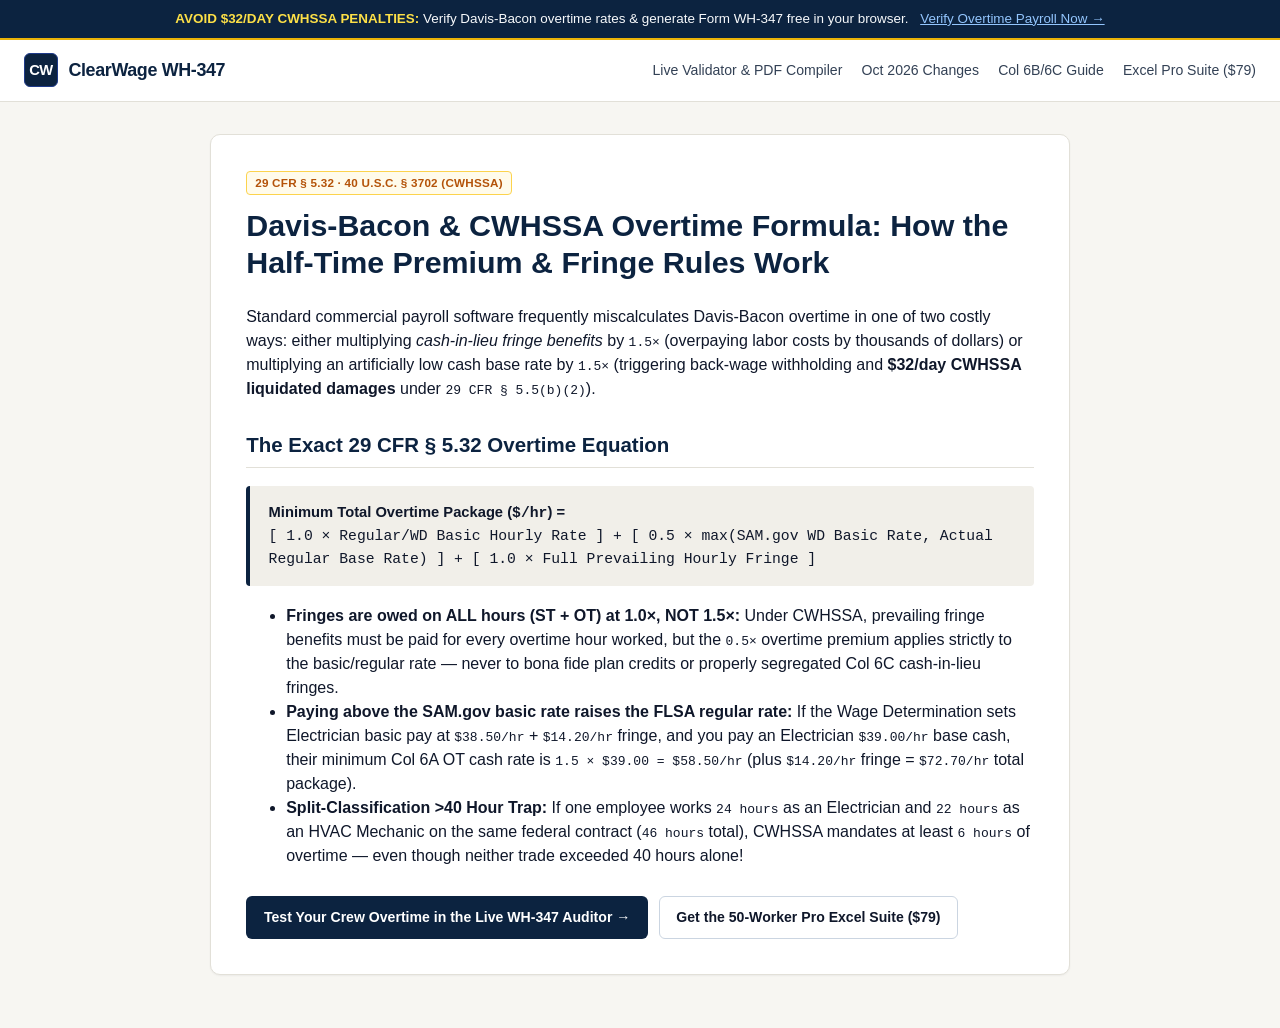
==== docs/davis-bacon-overtime-calculator.html @ b1217657 "Initial release: ClearWage WH-347 (Rev. Jan 2025 / Mandatory Oct 2026) auditor, PDF compiler, MCP se" ====
<!DOCTYPE html>
<html lang="en">
<head>
  <meta charset="UTF-8">
  <meta name="viewport" content="width=device-width, initial-scale=1.0">
  <title>Davis-Bacon &amp; CWHSSA Overtime Rate Calculator (29 CFR § 5.32 Half-Time + Fringe Rule)</title>
  <meta name="description" content="Calculate legal Davis-Bacon and CWHSSA overtime rates under 29 CFR § 5.32 and 40 U.S.C. § 3702. Avoid $32/day CWHSSA liquidated damages and 1.5x fringe overpayments or cash-fringe underpayments.">
  <link rel="canonical" href="https://zchryst.github.io/clearwage-wh347/davis-bacon-overtime-calculator.html">
  <link rel="stylesheet" href="styles.css">
</head>
<body>
  <div class="mandate-bar">
    <strong>AVOID $32/DAY CWHSSA PENALTIES:</strong> Verify Davis-Bacon overtime rates &amp; generate Form WH-347 free in your browser.
    <a href="index.html#workbench">Verify Overtime Payroll Now &rarr;</a>
  </div>

  <header class="site-header">
    <div class="nav-wrap">
      <a href="index.html" class="brand">
        <span class="brand-mark">CW</span>
        <span class="brand-name">ClearWage WH-347</span>
      </a>
      <nav class="nav-links">
        <a href="index.html#workbench">Live Validator &amp; PDF Compiler</a>
        <a href="wh-347-2026-changes.html">Oct 2026 Changes</a>
        <a href="wh-347-column-6b-6c-calculator.html">Col 6B/6C Guide</a>
        <a href="index.html#pricing">Excel Pro Suite ($79)</a>
      </nav>
    </div>
  </header>

  <article class="article-wrap">
    <span class="badge badge-warning" style="margin-bottom:0.75rem;">29 CFR § 5.32 · 40 U.S.C. § 3702 (CWHSSA)</span>
    <h1>Davis-Bacon &amp; CWHSSA Overtime Formula: How the Half-Time Premium &amp; Fringe Rules Work</h1>
    <p>
      Standard commercial payroll software frequently miscalculates Davis-Bacon overtime in one of two costly ways: either multiplying <em>cash-in-lieu fringe benefits</em> by <code>1.5&times;</code> (overpaying labor costs by thousands of dollars) or multiplying an artificially low cash base rate by <code>1.5&times;</code> (triggering back-wage withholding and <strong>$32/day CWHSSA liquidated damages</strong> under <code>29 CFR § 5.5(b)(2)</code>).
    </p>

    <h2>The Exact 29 CFR § 5.32 Overtime Equation</h2>
    <div class="callout">
      <strong>Minimum Total Overtime Package (<code>$/hr</code>) =</strong><br>
      <code>[ 1.0 &times; Regular/WD Basic Hourly Rate ] + [ 0.5 &times; max(SAM.gov WD Basic Rate, Actual Regular Base Rate) ] + [ 1.0 &times; Full Prevailing Hourly Fringe ]</code>
    </div>
    <ul>
      <li><strong>Fringes are owed on ALL hours (ST + OT) at 1.0&times;, NOT 1.5&times;:</strong> Under CWHSSA, prevailing fringe benefits must be paid for every overtime hour worked, but the <code>0.5&times;</code> overtime premium applies strictly to the basic/regular rate — never to bona fide plan credits or properly segregated Col 6C cash-in-lieu fringes.</li>
      <li><strong>Paying above the SAM.gov basic rate raises the FLSA regular rate:</strong> If the Wage Determination sets Electrician basic pay at <code>$38.50/hr</code> + <code>$14.20/hr</code> fringe, and you pay an Electrician <code>$39.00/hr</code> base cash, their minimum Col 6A OT cash rate is <code>1.5 &times; $39.00 = $58.50/hr</code> (plus <code>$14.20/hr</code> fringe = <code>$72.70/hr</code> total package).</li>
      <li><strong>Split-Classification &gt;40 Hour Trap:</strong> If one employee works <code>24 hours</code> as an Electrician and <code>22 hours</code> as an HVAC Mechanic on the same federal contract (<code>46 hours</code> total), CWHSSA mandates at least <code>6 hours</code> of overtime — even though neither trade exceeded 40 hours alone!</li>
    </ul>

    <div class="btn-row" style="margin-top:1.75rem;">
      <a href="index.html#workbench" class="btn btn-primary">Test Your Crew Overtime in the Live WH-347 Auditor &rarr;</a>
      <a href="index.html#pricing" class="btn btn-outline">Get the 50-Worker Pro Excel Suite ($79)</a>
    </div>
  </article>
</body>
</html>
---- docs/styles.css ----
:root {
  --bg-canvas: #f7f6f2;
  --bg-card: #ffffff;
  --bg-subtle: #f1efe9;
  --ink-primary: #0f172a;
  --ink-secondary: #334155;
  --ink-muted: #64748b;
  --navy-brand: #0c2340;
  --navy-accent: #1d4ed8;
  --emerald-ok: #047857;
  --emerald-bg: #ecfdf5;
  --emerald-border: #6ee7b7;
  --crimson-err: #b91c1c;
  --crimson-bg: #fef2f2;
  --crimson-border: #fca5a5;
  --amber-warn: #b45309;
  --amber-bg: #fffbeb;
  --amber-border: #fcd34d;
  --border-light: #e2e0d8;
  --border-strong: #cbd5e1;
  --shadow-sm: 0 1px 2px rgba(15, 23, 42, 0.05);
  --shadow-md: 0 6px 20px rgba(12, 35, 64, 0.08);
  --radius-sm: 6px;
  --radius-md: 10px;
  --font-sans: "Inter", -apple-system, BlinkMacSystemFont, "Segoe UI", Roboto, sans-serif;
  --font-mono: "JetBrains Mono", "SFMono-Regular", Consolas, monospace;
}

* {
  box-sizing: border-box;
}

body {
  margin: 0;
  font-family: var(--font-sans);
  background: var(--bg-canvas);
  color: var(--ink-primary);
  line-height: 1.5;
  -webkit-font-smoothing: antialiased;
}

.num,
input[type="number"],
.mono {
  font-variant-numeric: tabular-nums;
}

/* Top Mandatory Regulatory Notice Bar */
.mandate-bar {
  background: var(--navy-brand);
  color: #f8fafc;
  font-size: 0.84rem;
  padding: 0.55rem 1.25rem;
  text-align: center;
  border-bottom: 2px solid #eab308;
}

.mandate-bar strong {
  color: #fde047;
}

.mandate-bar a {
  color: #93c5fd;
  text-decoration: underline;
  margin-left: 0.5rem;
}

/* Header & Navigation */
.site-header {
  background: var(--bg-card);
  border-bottom: 1px solid var(--border-light);
  position: sticky;
  top: 0;
  z-index: 40;
}

.nav-wrap {
  max-width: 1280px;
  margin: 0 auto;
  padding: 0.85rem 1.5rem;
  display: flex;
  align-items: center;
  justify-content: space-between;
  gap: 1rem;
  flex-wrap: wrap;
}

.brand {
  display: flex;
  align-items: center;
  gap: 0.65rem;
  text-decoration: none;
  color: var(--navy-brand);
}

.brand-mark {
  width: 34px;
  height: 34px;
  background: var(--navy-brand);
  color: #ffffff;
  border-radius: var(--radius-sm);
  display: inline-flex;
  align-items: center;
  justify-content: center;
  font-weight: 800;
  font-size: 0.92rem;
  letter-spacing: -0.03em;
  border: 1px solid #1e3a8a;
}

.brand-name {
  font-weight: 800;
  font-size: 1.12rem;
  letter-spacing: -0.02em;
}

.brand-tag {
  font-size: 0.72rem;
  font-weight: 600;
  background: var(--bg-subtle);
  color: var(--ink-secondary);
  padding: 0.15rem 0.45rem;
  border-radius: 4px;
  border: 1px solid var(--border-light);
}

.nav-links {
  display: flex;
  align-items: center;
  gap: 1.2rem;
  flex-wrap: wrap;
}

.nav-links a {
  color: var(--ink-secondary);
  text-decoration: none;
  font-size: 0.88rem;
  font-weight: 500;
}

.nav-links a:hover {
  color: var(--navy-accent);
}

/* Container */
.container {
  max-width: 1280px;
  margin: 0 auto;
  padding: 0 1.5rem;
}

/* Hero Section */
.hero {
  padding: 2.5rem 0 1.75rem;
}

.hero-grid {
  display: grid;
  grid-template-columns: 1.35fr 0.95fr;
  gap: 2rem;
  align-items: start;
}

@media (max-width: 960px) {
  .hero-grid {
    grid-template-columns: 1fr;
  }
}

.eyebrow {
  display: inline-flex;
  align-items: center;
  gap: 0.45rem;
  font-size: 0.78rem;
  font-weight: 700;
  text-transform: uppercase;
  letter-spacing: 0.05em;
  color: var(--crimson-err);
  background: var(--crimson-bg);
  border: 1px solid var(--crimson-border);
  padding: 0.25rem 0.65rem;
  border-radius: 999px;
  margin-bottom: 0.85rem;
}

.hero h1 {
  font-size: clamp(1.85rem, 3.1vw, 2.55rem);
  line-height: 1.14;
  letter-spacing: -0.025em;
  margin: 0 0 0.85rem;
  color: var(--navy-brand);
}

.hero p.lead {
  font-size: 1.04rem;
  color: var(--ink-secondary);
  margin: 0 0 1.25rem;
  max-width: 64ch;
}

.trust-strip {
  display: flex;
  flex-wrap: wrap;
  gap: 0.75rem 1.25rem;
  font-size: 0.84rem;
  color: var(--ink-secondary);
  margin-top: 1rem;
}

.trust-item {
  display: inline-flex;
  align-items: center;
  gap: 0.35rem;
  font-weight: 500;
}

.hero-card {
  background: var(--bg-card);
  border: 1px solid var(--border-strong);
  border-radius: var(--radius-md);
  padding: 1.35rem;
  box-shadow: var(--shadow-md);
}

.hero-card h3 {
  margin: 0 0 0.5rem;
  font-size: 1rem;
  color: var(--navy-brand);
}

.checklist-mini {
  list-style: none;
  padding: 0;
  margin: 0.65rem 0 1rem;
  font-size: 0.85rem;
}

.checklist-mini li {
  padding: 0.32rem 0;
  border-bottom: 1px dashed var(--border-light);
  display: flex;
  justify-content: space-between;
  gap: 0.5rem;
}

.checklist-mini li:last-child {
  border-bottom: none;
}

/* Buttons */
.btn-row {
  display: flex;
  flex-wrap: wrap;
  gap: 0.65rem;
  align-items: center;
}

.btn {
  display: inline-flex;
  align-items: center;
  justify-content: center;
  gap: 0.45rem;
  font-family: inherit;
  font-size: 0.88rem;
  font-weight: 600;
  padding: 0.62rem 1.05rem;
  border-radius: var(--radius-sm);
  border: 1px solid transparent;
  cursor: pointer;
  text-decoration: none;
  transition: background 0.15s ease, border-color 0.15s ease, transform 0.06s ease;
}

.btn:active {
  transform: translateY(1px);
}

.btn-primary {
  background: var(--navy-brand);
  color: #ffffff;
}

.btn-primary:hover {
  background: #17345b;
}

.btn-accent {
  background: var(--emerald-ok);
  color: #ffffff;
}

.btn-accent:hover {
  background: #065f46;
}

.btn-danger {
  background: var(--crimson-bg);
  color: var(--crimson-err);
  border-color: var(--crimson-border);
}

.btn-danger:hover {
  background: #fee2e2;
}

.btn-outline {
  background: var(--bg-card);
  color: var(--ink-primary);
  border-color: var(--border-strong);
}

.btn-outline:hover {
  background: var(--bg-subtle);
}

.btn-sm {
  font-size: 0.8rem;
  padding: 0.42rem 0.75rem;
}

/* Interactive Workbench */
.workbench {
  margin: 0.5rem 0 3rem;
}

.preset-toolbar {
  background: var(--bg-card);
  border: 1px solid var(--border-strong);
  border-radius: var(--radius-md);
  padding: 0.9rem 1.15rem;
  margin-bottom: 1rem;
  display: flex;
  align-items: center;
  justify-content: space-between;
  flex-wrap: wrap;
  gap: 0.75rem;
  box-shadow: var(--shadow-sm);
}

.preset-label {
  font-size: 0.84rem;
  font-weight: 700;
  color: var(--ink-secondary);
  text-transform: uppercase;
  letter-spacing: 0.03em;
}

/* Audit Gate Banner */
.gate-banner {
  border-radius: var(--radius-md);
  padding: 1.1rem 1.35rem;
  margin-bottom: 1.25rem;
  border: 1.5px solid;
  display: flex;
  align-items: center;
  justify-content: space-between;
  flex-wrap: wrap;
  gap: 1rem;
}

.gate-pass {
  background: var(--emerald-bg);
  border-color: var(--emerald-border);
  color: #064e3b;
}

.gate-fail {
  background: var(--crimson-bg);
  border-color: var(--crimson-border);
  color: #7f1d1d;
}

.gate-title {
  font-weight: 800;
  font-size: 1.05rem;
  display: flex;
  align-items: center;
  gap: 0.5rem;
}

.gate-metrics {
  display: flex;
  gap: 1.25rem;
  flex-wrap: wrap;
  font-size: 0.86rem;
}

.metric-pill {
  background: rgba(255, 255, 255, 0.82);
  padding: 0.3rem 0.7rem;
  border-radius: var(--radius-sm);
  border: 1px solid rgba(15, 23, 42, 0.12);
  font-weight: 600;
}

/* Cards & Form Grids */
.panel {
  background: var(--bg-card);
  border: 1px solid var(--border-light);
  border-radius: var(--radius-md);
  padding: 1.25rem;
  margin-bottom: 1.25rem;
  box-shadow: var(--shadow-sm);
}

.panel-header {
  display: flex;
  align-items: center;
  justify-content: space-between;
  gap: 0.75rem;
  flex-wrap: wrap;
  margin-bottom: 0.95rem;
  padding-bottom: 0.65rem;
  border-bottom: 1px solid var(--border-light);
}

.panel-header h2 {
  margin: 0;
  font-size: 1.05rem;
  color: var(--navy-brand);
}

.badge {
  display: inline-flex;
  align-items: center;
  padding: 0.16rem 0.5rem;
  border-radius: 4px;
  font-size: 0.73rem;
  font-weight: 700;
  letter-spacing: 0.02em;
}

.badge-blocker {
  background: var(--crimson-bg);
  color: var(--crimson-err);
  border: 1px solid var(--crimson-border);
}

.badge-warning {
  background: var(--amber-bg);
  color: var(--amber-warn);
  border: 1px solid var(--amber-border);
}

.badge-ok {
  background: var(--emerald-bg);
  color: var(--emerald-ok);
  border: 1px solid var(--emerald-border);
}

.form-grid-4 {
  display: grid;
  grid-template-columns: repeat(4, 1fr);
  gap: 0.85rem;
}

@media (max-width: 900px) {
  .form-grid-4 {
    grid-template-columns: repeat(2, 1fr);
  }
}

@media (max-width: 560px) {
  .form-grid-4 {
    grid-template-columns: 1fr;
  }
}

.field label {
  display: block;
  font-size: 0.76rem;
  font-weight: 600;
  color: var(--ink-secondary);
  margin-bottom: 0.28rem;
}

.field input,
.field select {
  width: 100%;
  padding: 0.46rem 0.6rem;
  border: 1px solid var(--border-strong);
  border-radius: var(--radius-sm);
  font-family: inherit;
  font-size: 0.86rem;
  color: var(--ink-primary);
  background: #ffffff;
}

.field input:focus,
.field select:focus {
  outline: 2px solid var(--navy-accent);
  border-color: var(--navy-accent);
}

/* Crew Table */
.table-scroll {
  overflow-x: auto;
  margin: 0 -0.25rem;
}

table.data-table {
  width: 100%;
  border-collapse: collapse;
  font-size: 0.81rem;
}

table.data-table th {
  background: var(--bg-subtle);
  color: var(--ink-secondary);
  font-weight: 700;
  text-align: left;
  padding: 0.5rem 0.45rem;
  border-bottom: 1.5px solid var(--border-strong);
  white-space: nowrap;
  font-size: 0.74rem;
}

table.data-table td {
  padding: 0.4rem 0.38rem;
  border-bottom: 1px solid var(--border-light);
  vertical-align: middle;
}

table.data-table input,
table.data-table select {
  padding: 0.3rem 0.4rem;
  border: 1px solid var(--border-strong);
  border-radius: 4px;
  font-size: 0.8rem;
  font-family: inherit;
  width: 100%;
}

.w-xs { width: 52px !important; }
.w-sm { width: 76px !important; }
.w-md { width: 112px !important; }
.w-lg { width: 165px !important; }

.computed-cell {
  font-weight: 600;
  text-align: right;
  white-space: nowrap;
  font-variant-numeric: tabular-nums;
}

/* Findings List */
.finding-card {
  border: 1px solid var(--border-light);
  border-left: 4px solid var(--crimson-err);
  border-radius: var(--radius-sm);
  padding: 0.85rem 1rem;
  margin-bottom: 0.65rem;
  background: #ffffff;
}

.finding-card.is-warning {
  border-left-color: var(--amber-warn);
}

.finding-top {
  display: flex;
  justify-content: space-between;
  align-items: center;
  gap: 0.5rem;
  flex-wrap: wrap;
  margin-bottom: 0.3rem;
}

.finding-title {
  font-weight: 700;
  font-size: 0.9rem;
  color: var(--ink-primary);
}

.finding-cite {
  font-family: var(--font-mono);
  font-size: 0.74rem;
  color: var(--ink-muted);
}

.finding-detail {
  font-size: 0.84rem;
  color: var(--ink-secondary);
  margin: 0.25rem 0;
}

.finding-fix {
  font-size: 0.82rem;
  font-weight: 600;
  color: var(--navy-brand);
  margin-top: 0.35rem;
}

/* Pricing / Free vs Pro Section */
.pricing-grid {
  display: grid;
  grid-template-columns: 1fr 1.15fr;
  gap: 1.5rem;
  margin: 2rem 0 3rem;
}

@media (max-width: 860px) {
  .pricing-grid {
    grid-template-columns: 1fr;
  }
}

.tier-card {
  background: var(--bg-card);
  border: 1px solid var(--border-strong);
  border-radius: var(--radius-md);
  padding: 1.6rem;
  display: flex;
  flex-direction: column;
  justify-content: space-between;
}

.tier-card.pro {
  border: 2px solid var(--navy-brand);
  box-shadow: var(--shadow-md);
  position: relative;
}

.pro-ribbon {
  position: absolute;
  top: -12px;
  right: 20px;
  background: var(--navy-brand);
  color: #fde047;
  font-size: 0.73rem;
  font-weight: 800;
  text-transform: uppercase;
  letter-spacing: 0.05em;
  padding: 0.22rem 0.65rem;
  border-radius: 999px;
}

.price-tag {
  font-size: 2.15rem;
  font-weight: 800;
  color: var(--navy-brand);
  margin: 0.4rem 0 0.2rem;
  font-variant-numeric: tabular-nums;
}

.price-sub {
  font-size: 0.82rem;
  color: var(--ink-muted);
  margin-bottom: 1rem;
}

.feature-list {
  list-style: none;
  padding: 0;
  margin: 0 0 1.4rem;
  font-size: 0.88rem;
}

.feature-list li {
  padding: 0.38rem 0;
  display: flex;
  gap: 0.5rem;
  align-items: flex-start;
}

/* Developer / MCP Box */
.code-block {
  background: #0f172a;
  color: #e2e8f0;
  font-family: var(--font-mono);
  font-size: 0.8rem;
  padding: 0.95rem 1.1rem;
  border-radius: var(--radius-sm);
  overflow-x: auto;
  line-height: 1.55;
}

/* Modal */
.modal-backdrop {
  position: fixed;
  inset: 0;
  background: rgba(15, 23, 42, 0.58);
  display: none;
  align-items: center;
  justify-content: center;
  padding: 1rem;
  z-index: 100;
}

.modal-backdrop.open {
  display: flex;
}

.modal-box {
  background: var(--bg-card);
  max-width: 540px;
  width: 100%;
  border-radius: var(--radius-md);
  padding: 1.6rem;
  border: 1px solid var(--border-strong);
  box-shadow: 0 20px 40px rgba(15, 23, 42, 0.25);
}

/* Guide Article Layout for SEO Pages */
.article-wrap {
  max-width: 860px;
  margin: 2rem auto 3.5rem;
  background: var(--bg-card);
  border: 1px solid var(--border-light);
  border-radius: var(--radius-md);
  padding: 2.2rem;
  box-shadow: var(--shadow-sm);
}

.article-wrap h1 {
  color: var(--navy-brand);
  font-size: 1.9rem;
  line-height: 1.2;
  margin-top: 0;
}

.article-wrap h2 {
  color: var(--navy-brand);
  font-size: 1.28rem;
  margin-top: 1.8rem;
  border-bottom: 1px solid var(--border-light);
  padding-bottom: 0.35rem;
}

.callout {
  background: var(--bg-subtle);
  border-left: 4px solid var(--navy-brand);
  padding: 0.95rem 1.15rem;
  border-radius: 4px;
  margin: 1.15rem 0;
  font-size: 0.92rem;
}

.site-footer {
  background: var(--navy-brand);
  color: #cbd5e1;
  padding: 2.25rem 0;
  margin-top: 3rem;
  font-size: 0.83rem;
}

.site-footer a {
  color: #93c5fd;
  text-decoration: none;
}

.site-footer a:hover {
  text-decoration: underline;
}
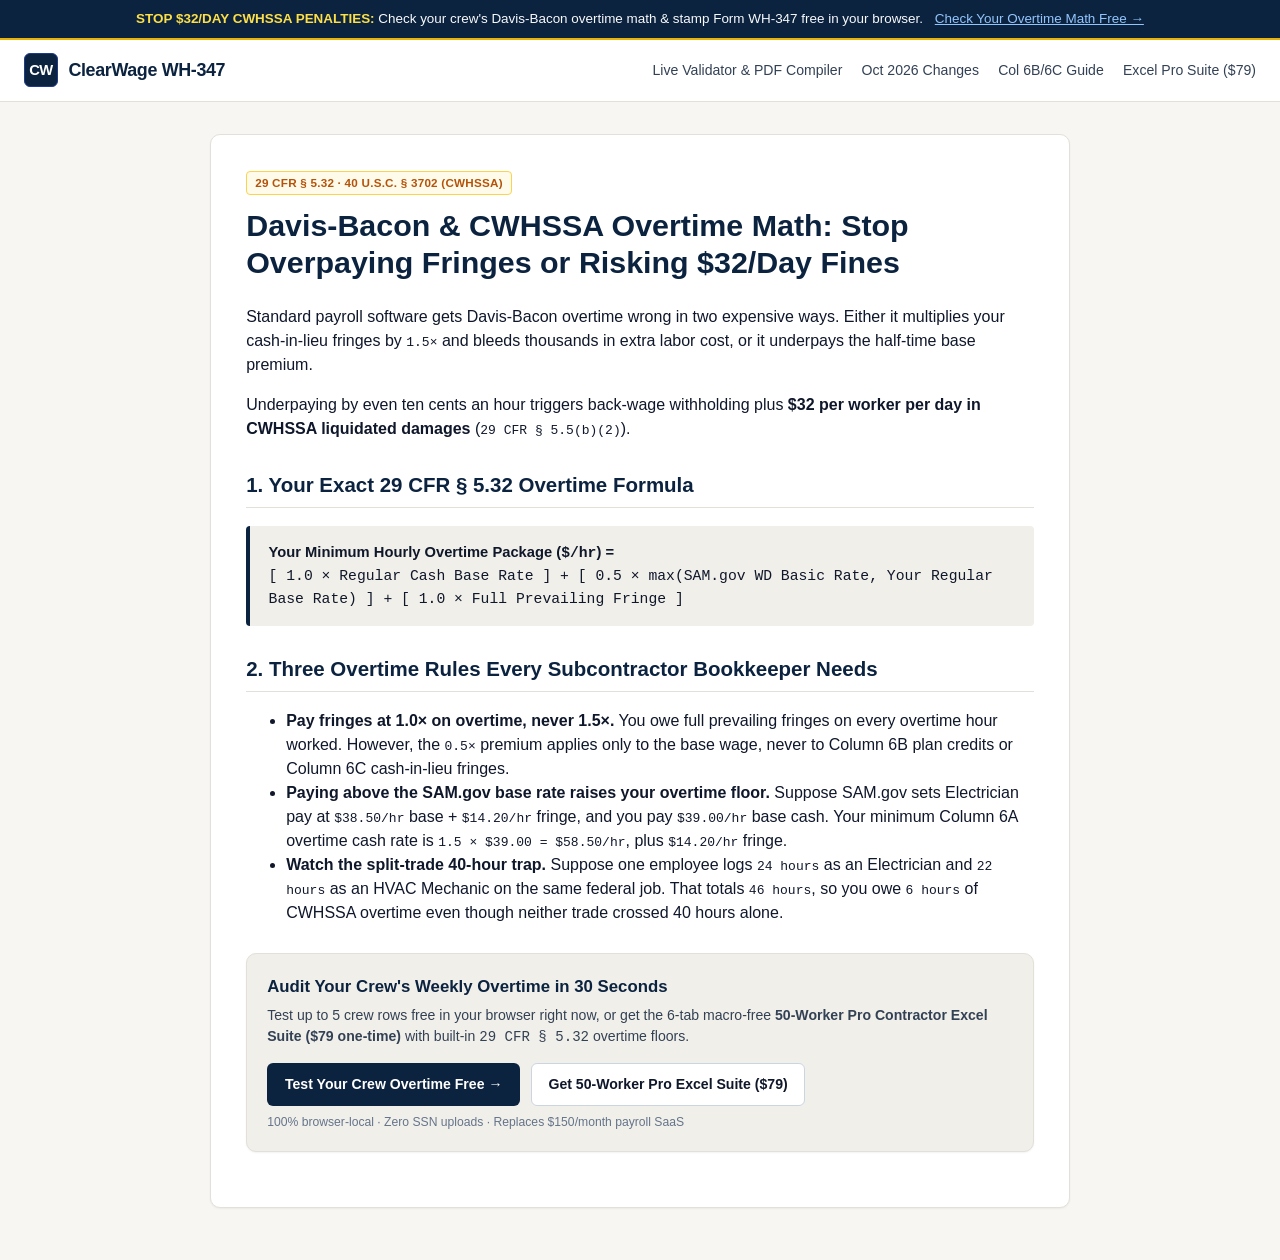
==== commit 33519386: "Copy Chief conversion polish across web app, SEO calculators & 50-row Excel generator" ====
--- a/docs/davis-bacon-overtime-calculator.html
+++ b/docs/davis-bacon-overtime-calculator.html
@@ -3,15 +3,15 @@
 <head>
   <meta charset="UTF-8">
   <meta name="viewport" content="width=device-width, initial-scale=1.0">
-  <title>Davis-Bacon &amp; CWHSSA Overtime Rate Calculator (29 CFR § 5.32 Half-Time + Fringe Rule)</title>
-  <meta name="description" content="Calculate legal Davis-Bacon and CWHSSA overtime rates under 29 CFR § 5.32 and 40 U.S.C. § 3702. Avoid $32/day CWHSSA liquidated damages and 1.5x fringe overpayments or cash-fringe underpayments.">
+  <title>Davis-Bacon &amp; CWHSSA Overtime Calculator (29 CFR § 5.32 Half-Time + Fringe Rule)</title>
+  <meta name="description" content="Calculate legal Davis-Bacon and CWHSSA overtime rates under 29 CFR § 5.32 and 40 U.S.C. § 3702. Stop overpaying 1.5x fringes or risking $32/day CWHSSA liquidated damages.">
   <link rel="canonical" href="https://zchryst.github.io/clearwage-wh347/davis-bacon-overtime-calculator.html">
   <link rel="stylesheet" href="styles.css">
 </head>
 <body>
   <div class="mandate-bar">
-    <strong>AVOID $32/DAY CWHSSA PENALTIES:</strong> Verify Davis-Bacon overtime rates &amp; generate Form WH-347 free in your browser.
-    <a href="index.html#workbench">Verify Overtime Payroll Now &rarr;</a>
+    <strong>STOP $32/DAY CWHSSA PENALTIES:</strong> Check your crew's Davis-Bacon overtime math &amp; stamp Form WH-347 free in your browser.
+    <a href="index.html#workbench">Check Your Overtime Math Free &rarr;</a>
   </div>
 
   <header class="site-header">
@@ -30,26 +30,49 @@
   </header>
 
   <article class="article-wrap">
-    <span class="badge badge-warning" style="margin-bottom:0.75rem;">29 CFR § 5.32 · 40 U.S.C. § 3702 (CWHSSA)</span>
-    <h1>Davis-Bacon &amp; CWHSSA Overtime Formula: How the Half-Time Premium &amp; Fringe Rules Work</h1>
+    <span class="badge badge-warning" style="margin-bottom:0.75rem;">29 CFR &sect; 5.32 &middot; 40 U.S.C. &sect; 3702 (CWHSSA)</span>
+    <h1>Davis-Bacon &amp; CWHSSA Overtime Math: Stop Overpaying Fringes or Risking $32/Day Fines</h1>
     <p>
-      Standard commercial payroll software frequently miscalculates Davis-Bacon overtime in one of two costly ways: either multiplying <em>cash-in-lieu fringe benefits</em> by <code>1.5&times;</code> (overpaying labor costs by thousands of dollars) or multiplying an artificially low cash base rate by <code>1.5&times;</code> (triggering back-wage withholding and <strong>$32/day CWHSSA liquidated damages</strong> under <code>29 CFR § 5.5(b)(2)</code>).
+      Standard payroll software gets Davis-Bacon overtime wrong in two expensive ways. Either it multiplies your cash-in-lieu fringes by <code>1.5&times;</code> and bleeds thousands in extra labor cost, or it underpays the half-time base premium.
+    </p>
+    <p>
+      Underpaying by even ten cents an hour triggers back-wage withholding plus <strong>$32 per worker per day in CWHSSA liquidated damages</strong> (<code>29 CFR &sect; 5.5(b)(2)</code>).
     </p>
 
-    <h2>The Exact 29 CFR § 5.32 Overtime Equation</h2>
+    <h2>1. Your Exact 29 CFR &sect; 5.32 Overtime Formula</h2>
     <div class="callout">
-      <strong>Minimum Total Overtime Package (<code>$/hr</code>) =</strong><br>
-      <code>[ 1.0 &times; Regular/WD Basic Hourly Rate ] + [ 0.5 &times; max(SAM.gov WD Basic Rate, Actual Regular Base Rate) ] + [ 1.0 &times; Full Prevailing Hourly Fringe ]</code>
+      <strong>Your Minimum Hourly Overtime Package (<code>$/hr</code>) =</strong><br>
+      <code>[ 1.0 &times; Regular Cash Base Rate ] + [ 0.5 &times; max(SAM.gov WD Basic Rate, Your Regular Base Rate) ] + [ 1.0 &times; Full Prevailing Fringe ]</code>
     </div>
+
+    <h2>2. Three Overtime Rules Every Subcontractor Bookkeeper Needs</h2>
     <ul>
-      <li><strong>Fringes are owed on ALL hours (ST + OT) at 1.0&times;, NOT 1.5&times;:</strong> Under CWHSSA, prevailing fringe benefits must be paid for every overtime hour worked, but the <code>0.5&times;</code> overtime premium applies strictly to the basic/regular rate — never to bona fide plan credits or properly segregated Col 6C cash-in-lieu fringes.</li>
-      <li><strong>Paying above the SAM.gov basic rate raises the FLSA regular rate:</strong> If the Wage Determination sets Electrician basic pay at <code>$38.50/hr</code> + <code>$14.20/hr</code> fringe, and you pay an Electrician <code>$39.00/hr</code> base cash, their minimum Col 6A OT cash rate is <code>1.5 &times; $39.00 = $58.50/hr</code> (plus <code>$14.20/hr</code> fringe = <code>$72.70/hr</code> total package).</li>
-      <li><strong>Split-Classification &gt;40 Hour Trap:</strong> If one employee works <code>24 hours</code> as an Electrician and <code>22 hours</code> as an HVAC Mechanic on the same federal contract (<code>46 hours</code> total), CWHSSA mandates at least <code>6 hours</code> of overtime — even though neither trade exceeded 40 hours alone!</li>
+      <li>
+        <strong>Pay fringes at 1.0&times; on overtime, never 1.5&times;.</strong>
+        You owe full prevailing fringes on every overtime hour worked. However, the <code>0.5&times;</code> premium applies only to the base wage, never to Column 6B plan credits or Column 6C cash-in-lieu fringes.
+      </li>
+      <li>
+        <strong>Paying above the SAM.gov base rate raises your overtime floor.</strong>
+        Suppose SAM.gov sets Electrician pay at <code>$38.50/hr</code> base + <code>$14.20/hr</code> fringe, and you pay <code>$39.00/hr</code> base cash. Your minimum Column 6A overtime cash rate is <code>1.5 &times; $39.00 = $58.50/hr</code>, plus <code>$14.20/hr</code> fringe.
+      </li>
+      <li>
+        <strong>Watch the split-trade 40-hour trap.</strong>
+        Suppose one employee logs <code>24 hours</code> as an Electrician and <code>22 hours</code> as an HVAC Mechanic on the same federal job. That totals <code>46 hours</code>, so you owe <code>6 hours</code> of CWHSSA overtime even though neither trade crossed 40 hours alone.
+      </li>
     </ul>
 
-    <div class="btn-row" style="margin-top:1.75rem;">
-      <a href="index.html#workbench" class="btn btn-primary">Test Your Crew Overtime in the Live WH-347 Auditor &rarr;</a>
-      <a href="index.html#pricing" class="btn btn-outline">Get the 50-Worker Pro Excel Suite ($79)</a>
+    <div class="panel" style="margin-top:1.75rem;background:var(--bg-subtle);">
+      <h3 style="margin:0 0 0.4rem;font-size:1.05rem;color:var(--navy-brand);">Audit Your Crew's Weekly Overtime in 30 Seconds</h3>
+      <p style="font-size:0.88rem;color:var(--ink-secondary);margin:0 0 0.9rem;">
+        Test up to 5 crew rows free in your browser right now, or get the 6-tab macro-free <strong>50-Worker Pro Contractor Excel Suite ($79 one-time)</strong> with built-in <code>29 CFR &sect; 5.32</code> overtime floors.
+      </p>
+      <div class="btn-row">
+        <a href="index.html#workbench" class="btn btn-primary">Test Your Crew Overtime Free &rarr;</a>
+        <a href="index.html#pricing" class="btn btn-outline">Get 50-Worker Pro Excel Suite ($79)</a>
+      </div>
+      <div style="font-size:0.76rem;color:var(--ink-muted);margin-top:0.45rem;">
+        100% browser-local &middot; Zero SSN uploads &middot; Replaces $150/month payroll SaaS
+      </div>
     </div>
   </article>
 </body>
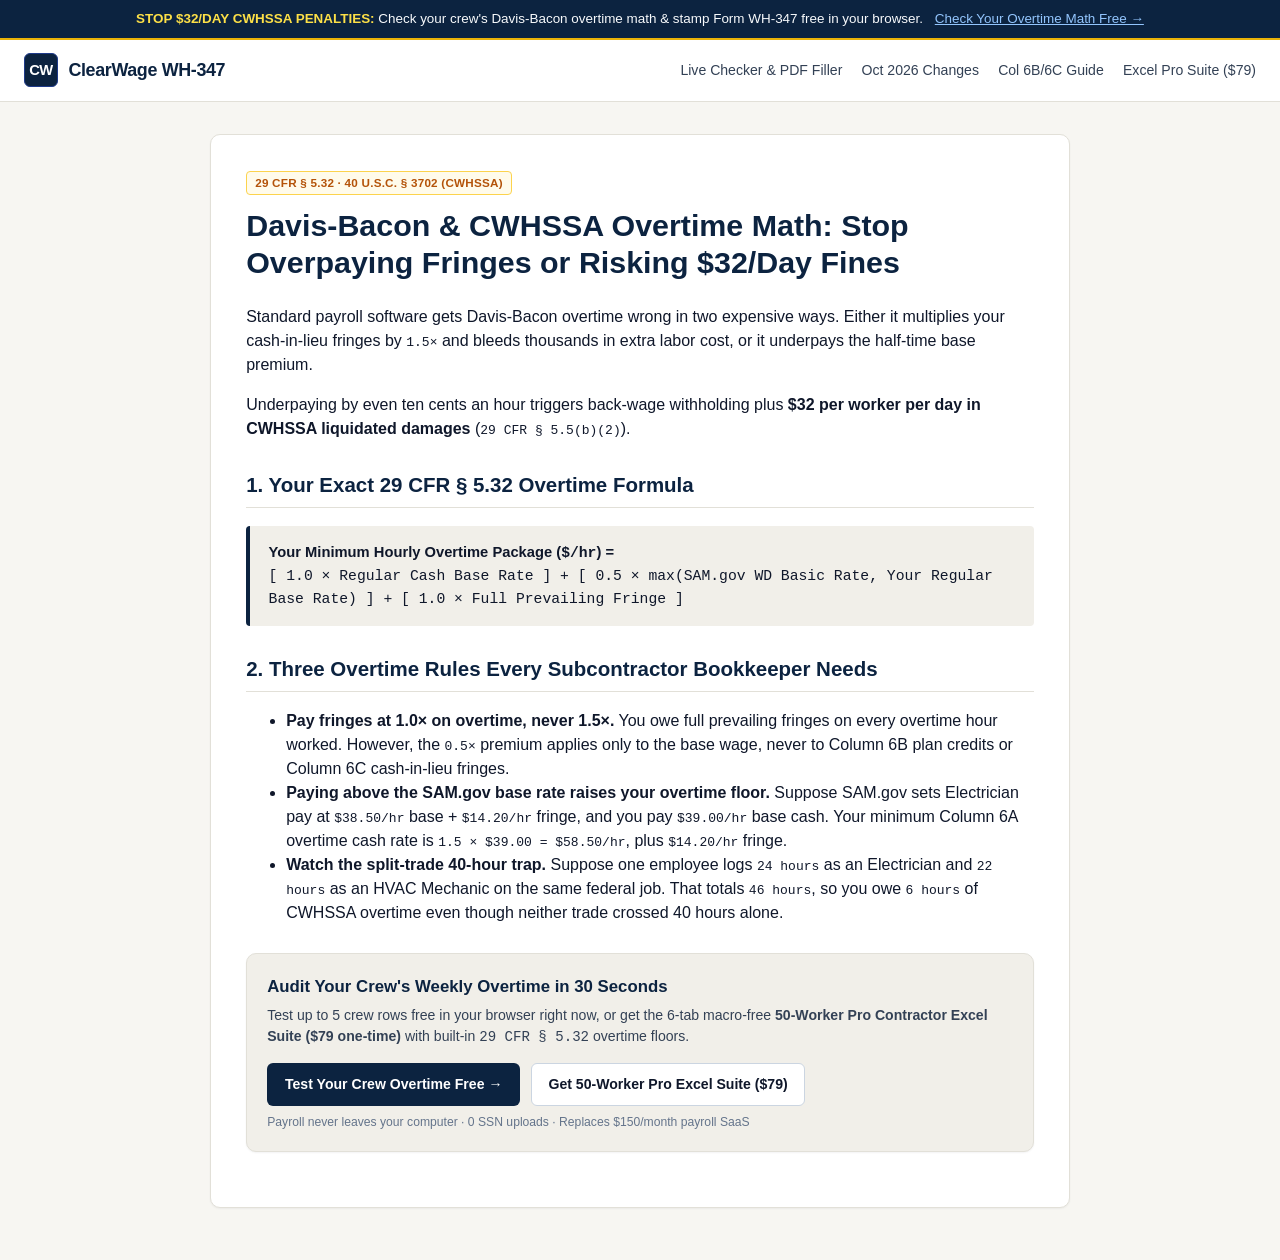
==== commit f3b3d089: "Replace engineer jargon (browser-local/compiler/vector) with plain bookkeeper outcomes" ====
--- a/docs/davis-bacon-overtime-calculator.html
+++ b/docs/davis-bacon-overtime-calculator.html
@@ -21,7 +21,7 @@
         <span class="brand-name">ClearWage WH-347</span>
       </a>
       <nav class="nav-links">
-        <a href="index.html#workbench">Live Validator &amp; PDF Compiler</a>
+        <a href="index.html#workbench">Live Checker &amp; PDF Filler</a>
         <a href="wh-347-2026-changes.html">Oct 2026 Changes</a>
         <a href="wh-347-column-6b-6c-calculator.html">Col 6B/6C Guide</a>
         <a href="index.html#pricing">Excel Pro Suite ($79)</a>
@@ -71,7 +71,7 @@
         <a href="index.html#pricing" class="btn btn-outline">Get 50-Worker Pro Excel Suite ($79)</a>
       </div>
       <div style="font-size:0.76rem;color:var(--ink-muted);margin-top:0.45rem;">
-        100% browser-local &middot; Zero SSN uploads &middot; Replaces $150/month payroll SaaS
+        Payroll never leaves your computer &middot; 0 SSN uploads &middot; Replaces $150/month payroll SaaS
       </div>
     </div>
   </article>
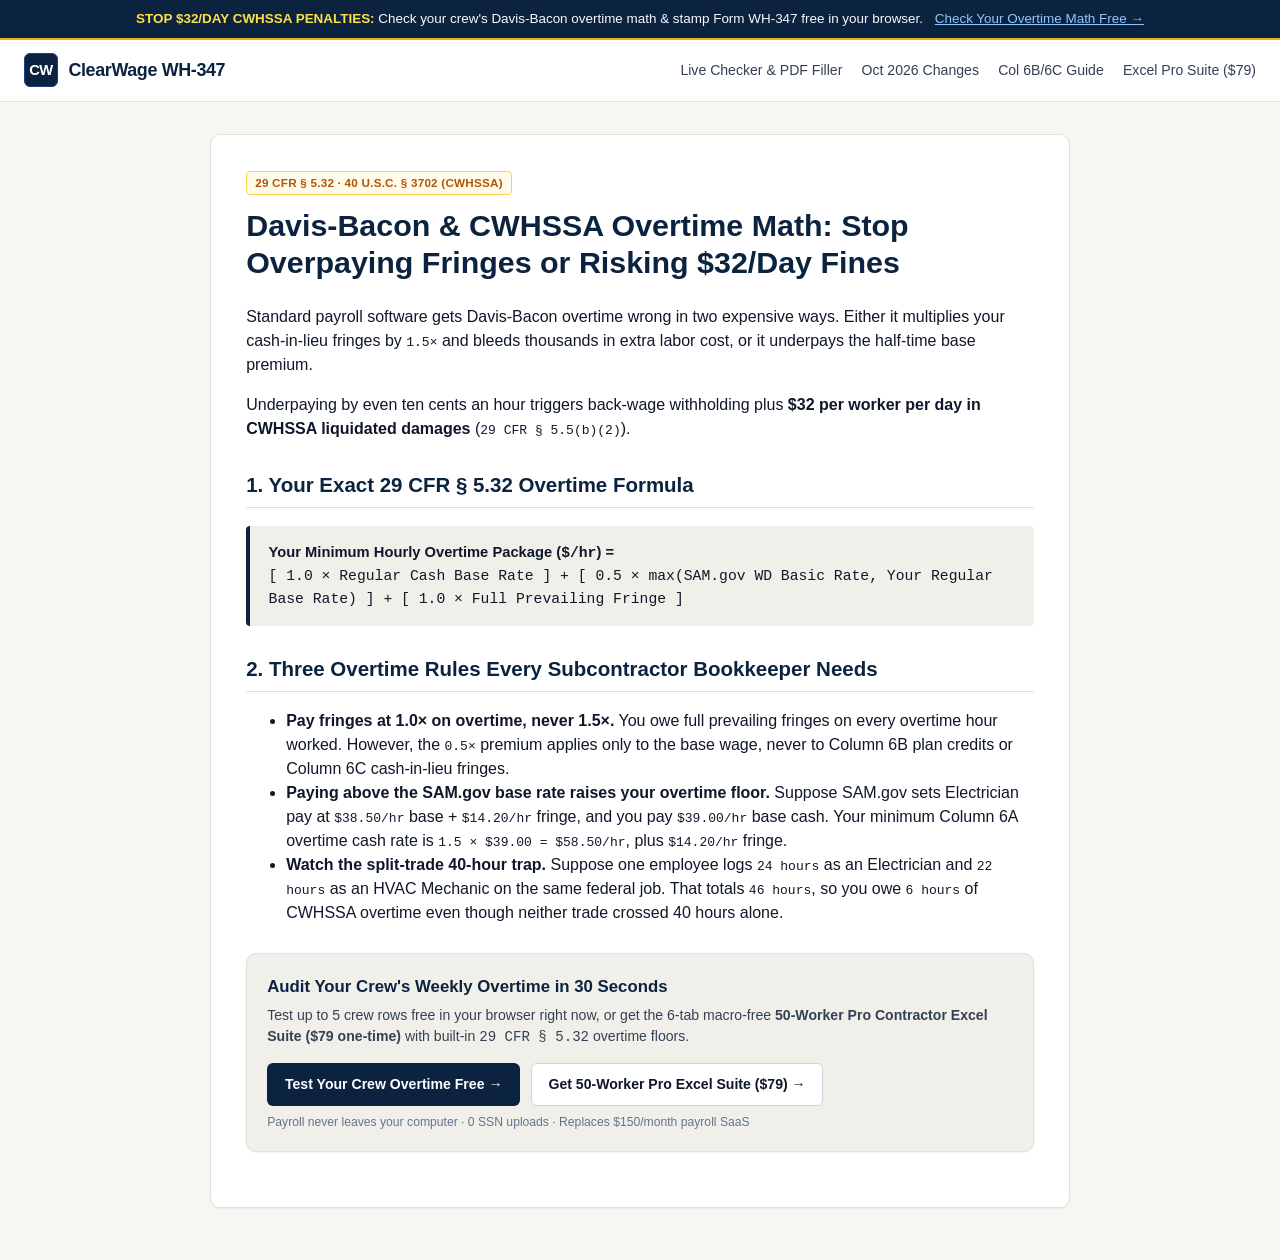
==== commit f1b86dcc: "Wire live FantailLabs Etsy 9 instant checkout across web calculator and SEO guides" ====
--- a/docs/davis-bacon-overtime-calculator.html
+++ b/docs/davis-bacon-overtime-calculator.html
@@ -68,7 +68,7 @@
       </p>
       <div class="btn-row">
         <a href="index.html#workbench" class="btn btn-primary">Test Your Crew Overtime Free &rarr;</a>
-        <a href="index.html#pricing" class="btn btn-outline">Get 50-Worker Pro Excel Suite ($79)</a>
+        <a href="https://www.etsy.com/listing/4610186233/2026-certified-payroll-excel-template" target="_blank" rel="noopener" class="btn btn-outline">Get 50-Worker Pro Excel Suite ($79) &rarr;</a>
       </div>
       <div style="font-size:0.76rem;color:var(--ink-muted);margin-top:0.45rem;">
         Payroll never leaves your computer &middot; 0 SSN uploads &middot; Replaces $150/month payroll SaaS
